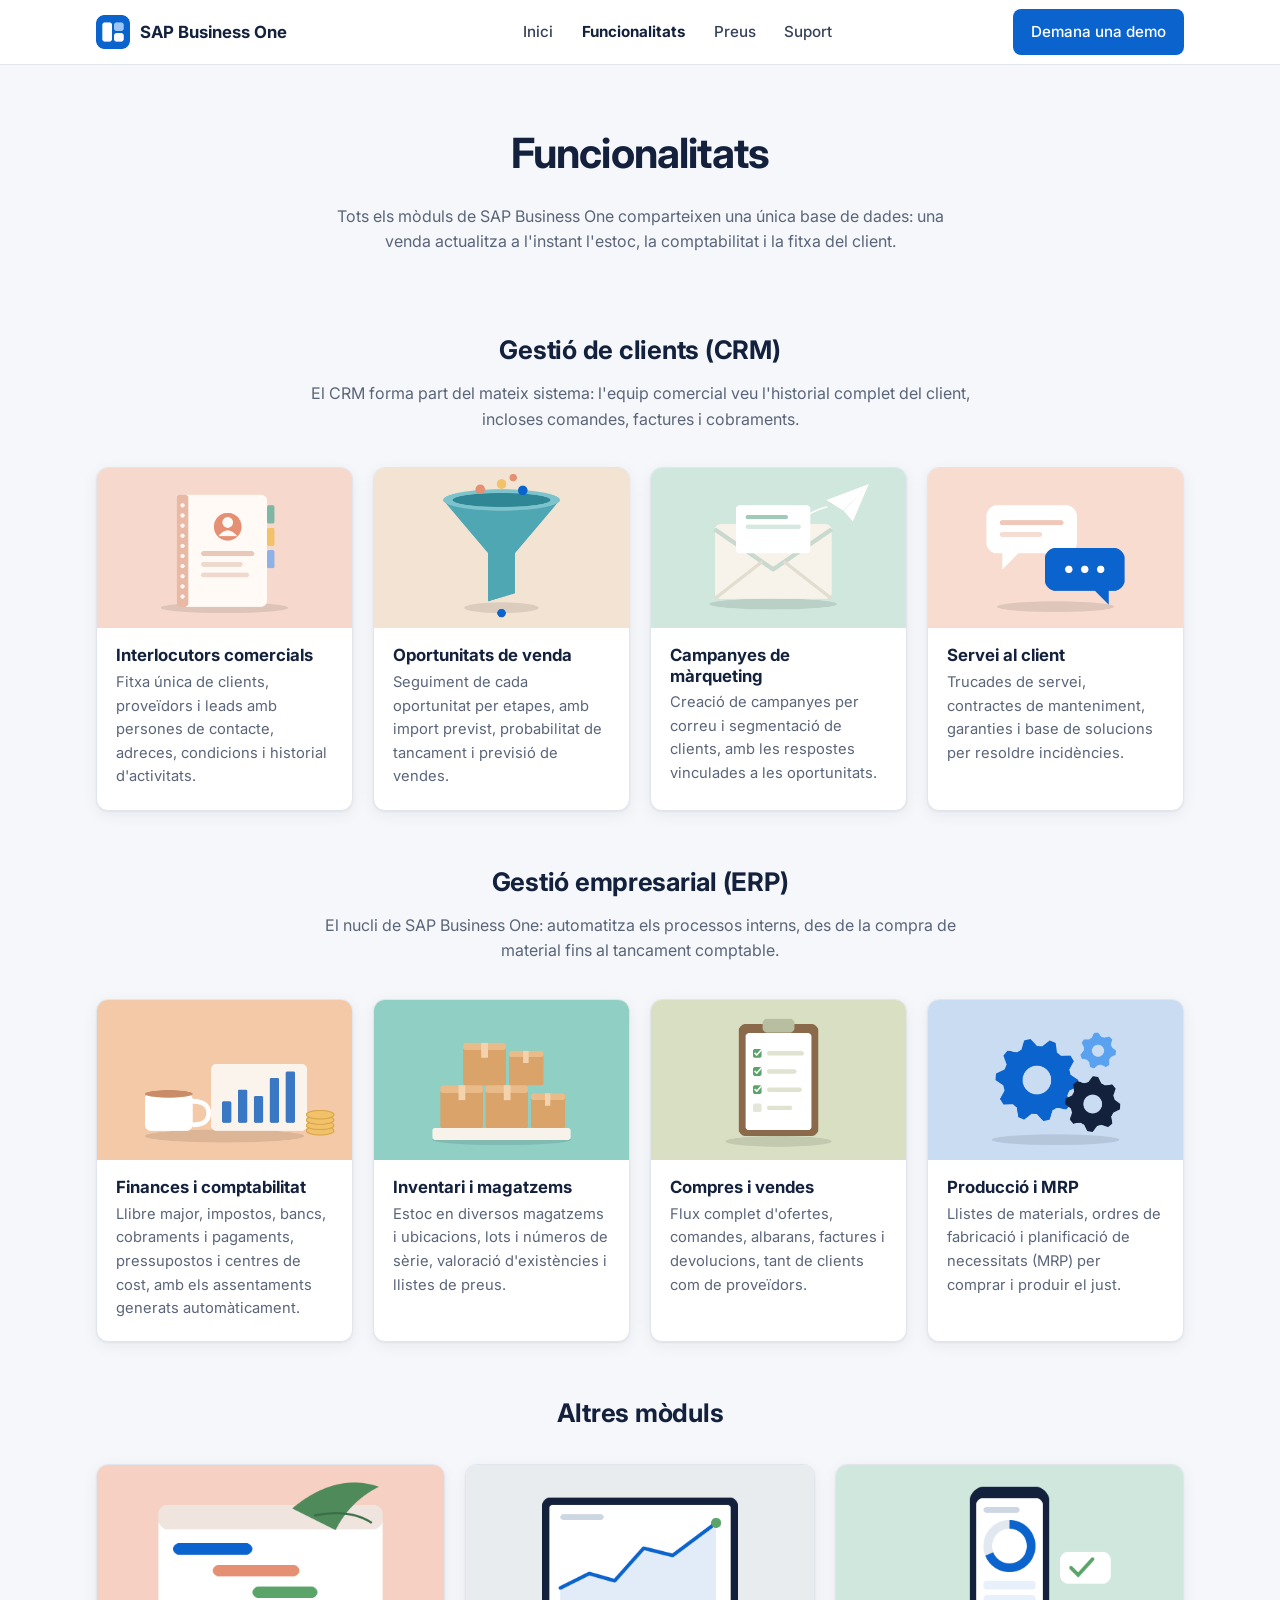
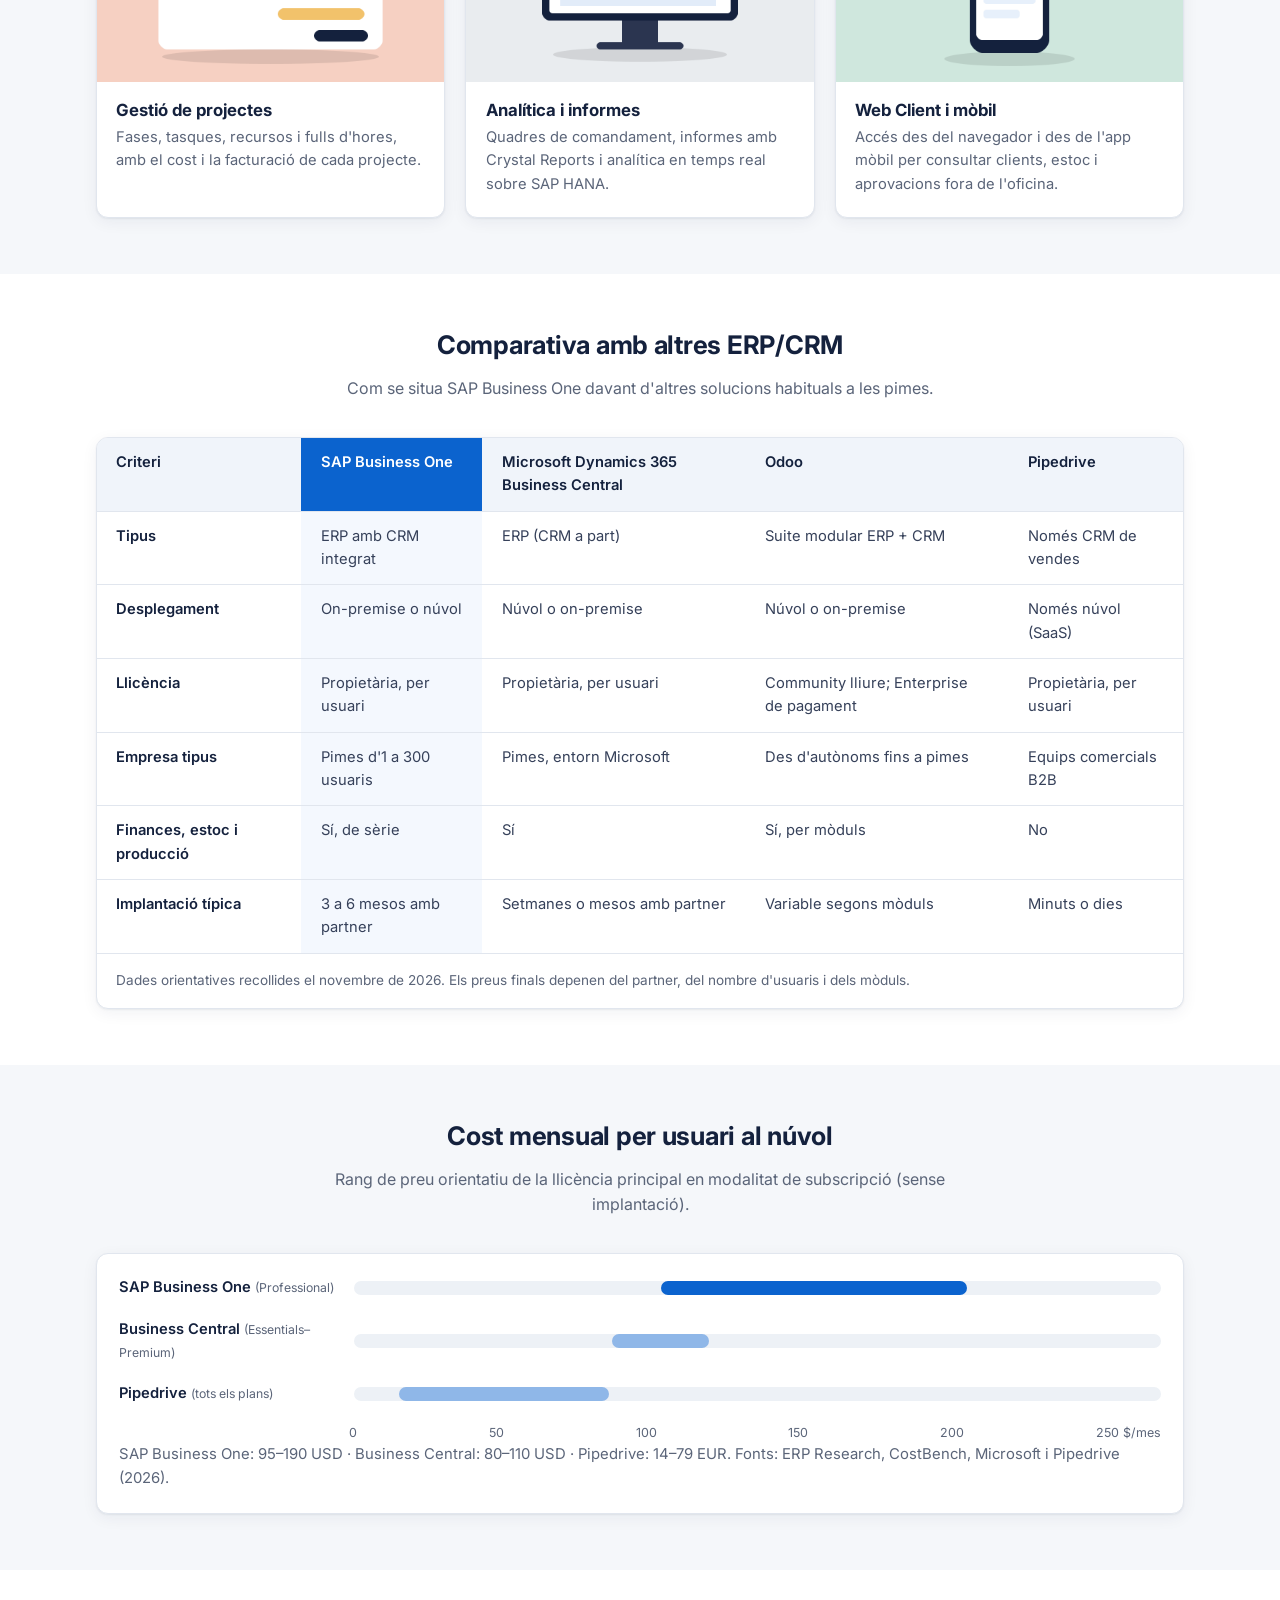
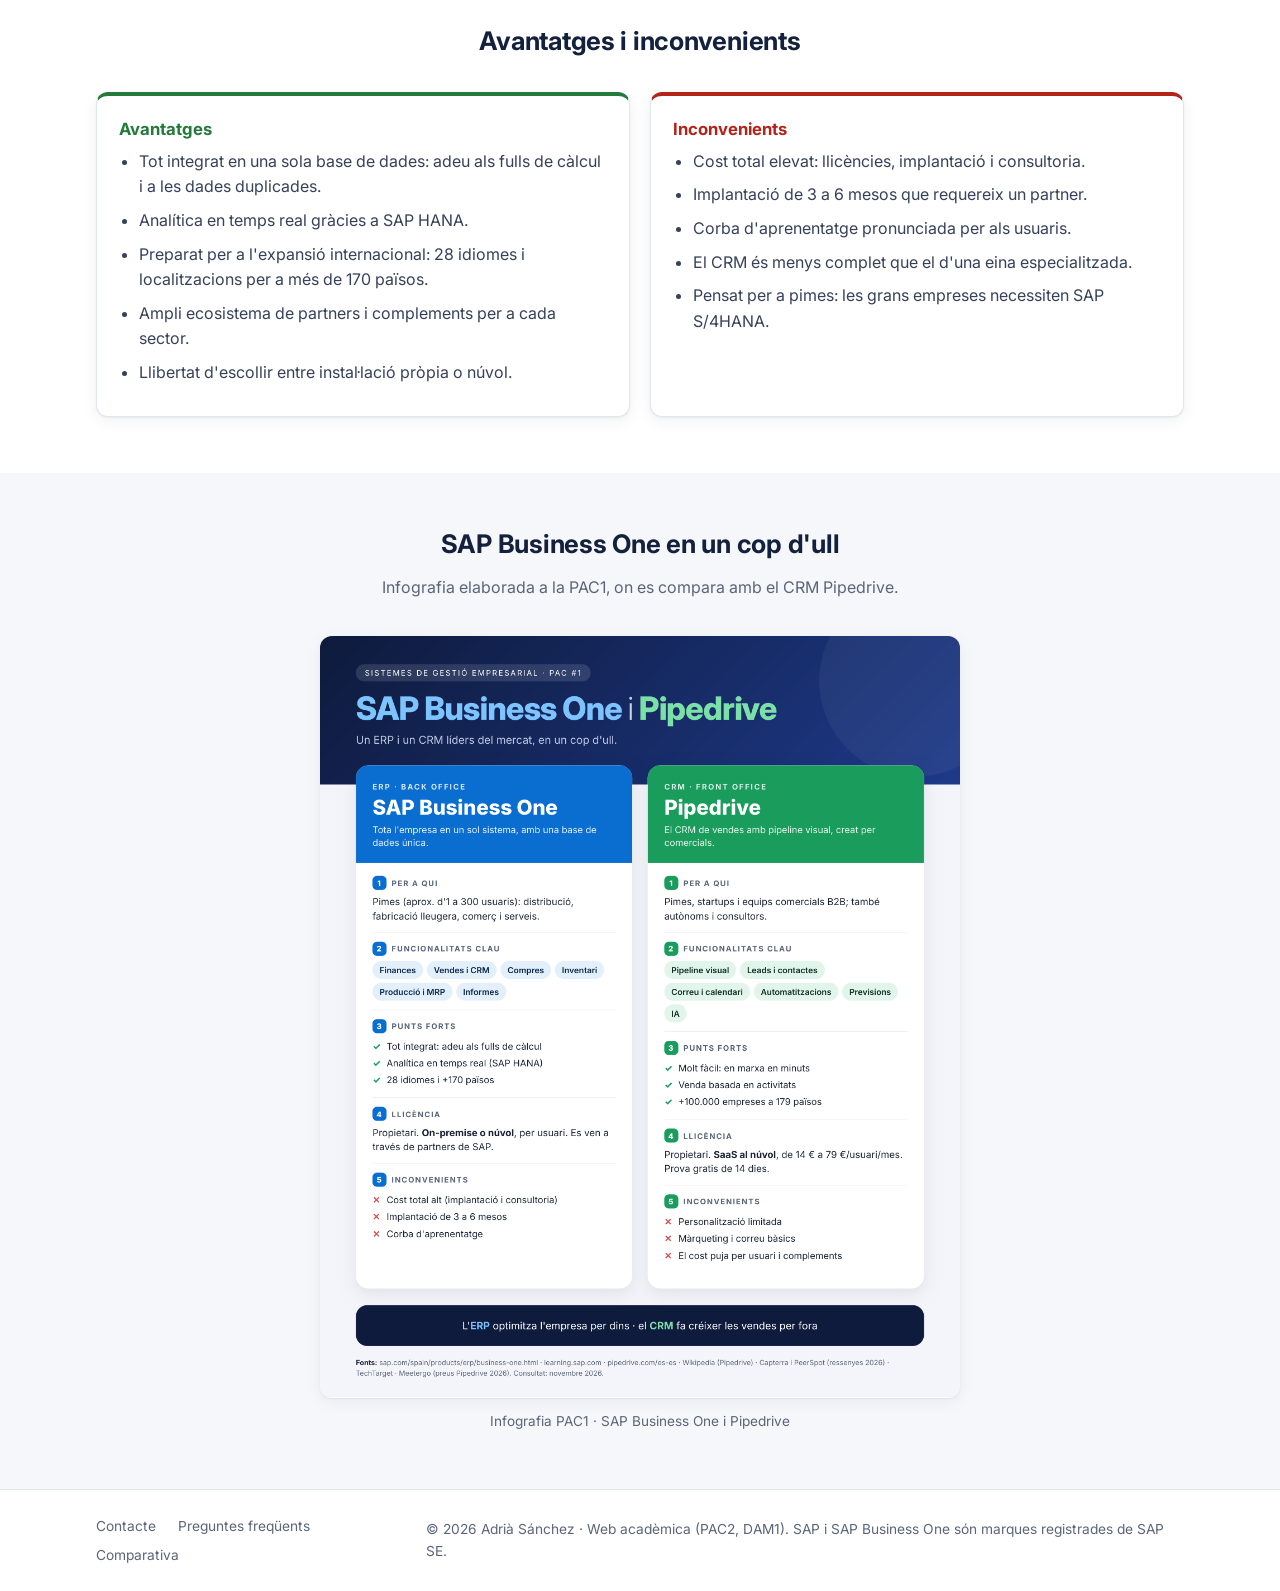
==== html/features.html @ 439f4604 "Versió inicial web SAP Business One (PAC2)" ====
<!DOCTYPE html>
<html lang="ca">
<head>
  <meta charset="UTF-8">
  <meta name="viewport" content="width=device-width, initial-scale=1">
  <title>Funcionalitats · SAP Business One</title>
  <meta name="description" content="Mòduls de SAP Business One (CRM, ERP i altres), comparativa amb altres ERP/CRM, avantatges i inconvenients.">
  <link rel="icon" href="../img/favicon.png" type="image/png">
  <link rel="preconnect" href="https://fonts.googleapis.com">
  <link rel="preconnect" href="https://fonts.gstatic.com" crossorigin>
  <link href="https://fonts.googleapis.com/css2?family=Inter:wght@400;500;600;700;800&amp;display=swap" rel="stylesheet">
  <link rel="stylesheet" href="../css/style.css">
</head>
<body>
  <a class="skip-link" href="#contingut">Salta al contingut</a>

  <!-- ===== Capçalera i menú de navegació ===== -->
  <header class="site-header">
    <div class="container header-inner">
      <a class="brand" href="../index.html">
        <img src="../img/logo.png" alt="" width="34" height="34">
        SAP Business One
      </a>
      <input type="checkbox" id="nav-toggle" class="nav-toggle">
      <label for="nav-toggle" class="nav-toggle-label" aria-label="Obre o tanca el menú">
        <span></span><span></span><span></span>
      </label>
      <nav class="main-nav" aria-label="Navegació principal">
        <ul>
          <li><a href="../index.html">Inici</a></li>
          <li><a href="features.html" aria-current="page">Funcionalitats</a></li>
          <li><a href="pricing.html">Preus</a></li>
          <li><a href="support.html">Suport</a></li>
        </ul>
        <a class="btn btn--primary" href="support.html#contacte">Demana una demo</a>
      </nav>
    </div>
  </header>

  <main id="contingut">
    <!-- ===== Introducció ===== -->
    <section class="page-head">
      <div class="container">
        <h1>Funcionalitats</h1>
        <p>Tots els mòduls de SAP Business One comparteixen una única base de dades: una venda actualitza a l'instant l'estoc, la comptabilitat i la fitxa del client.</p>
      </div>
    </section>

    <section class="section" aria-label="Mòduls de SAP Business One">
      <div class="container">

        <!-- ===== Mòduls CRM ===== -->
        <div class="module-group">
          <div class="section-head">
            <h2>Gestió de clients (CRM)</h2>
            <p>El CRM forma part del mateix sistema: l'equip comercial veu l'historial complet del client, incloses comandes, factures i cobraments.</p>
          </div>
          <div class="grid grid--4">
            <article class="feature-card">
              <img src="../img/feat-contactes.png" width="480" height="300" alt="Il·lustració d'una agenda de contactes oberta amb la fitxa d'un client.">
              <div class="feature-body">
                <h3>Interlocutors comercials</h3>
                <p>Fitxa única de clients, proveïdors i leads amb persones de contacte, adreces, condicions i historial d'activitats.</p>
              </div>
            </article>
            <article class="feature-card">
              <img src="../img/feat-pipeline.png" width="480" height="300" alt="Il·lustració d'un embut que representa el procés de vendes.">
              <div class="feature-body">
                <h3>Oportunitats de venda</h3>
                <p>Seguiment de cada oportunitat per etapes, amb import previst, probabilitat de tancament i previsió de vendes.</p>
              </div>
            </article>
            <article class="feature-card">
              <img src="../img/feat-campanyes.png" width="480" height="300" alt="Il·lustració d'un sobre de correu amb un avió de paper.">
              <div class="feature-body">
                <h3>Campanyes de màrqueting</h3>
                <p>Creació de campanyes per correu i segmentació de clients, amb les respostes vinculades a les oportunitats.</p>
              </div>
            </article>
            <article class="feature-card">
              <img src="../img/feat-servei.png" width="480" height="300" alt="Il·lustració de dues bombolles de conversa.">
              <div class="feature-body">
                <h3>Servei al client</h3>
                <p>Trucades de servei, contractes de manteniment, garanties i base de solucions per resoldre incidències.</p>
              </div>
            </article>
          </div>
        </div>

        <!-- ===== Mòduls ERP ===== -->
        <div class="module-group">
          <div class="section-head">
            <h2>Gestió empresarial (ERP)</h2>
            <p>El nucli de SAP Business One: automatitza els processos interns, des de la compra de material fins al tancament comptable.</p>
          </div>
          <div class="grid grid--4">
            <article class="feature-card">
              <img src="../img/feat-finances.png" width="480" height="300" alt="Il·lustració d'un gràfic de barres creixent al costat d'una tassa i unes monedes.">
              <div class="feature-body">
                <h3>Finances i comptabilitat</h3>
                <p>Llibre major, impostos, bancs, cobraments i pagaments, pressupostos i centres de cost, amb els assentaments generats automàticament.</p>
              </div>
            </article>
            <article class="feature-card">
              <img src="../img/feat-inventari.png" width="480" height="300" alt="Il·lustració de caixes de cartró apilades sobre un palet.">
              <div class="feature-body">
                <h3>Inventari i magatzems</h3>
                <p>Estoc en diversos magatzems i ubicacions, lots i números de sèrie, valoració d'existències i llistes de preus.</p>
              </div>
            </article>
            <article class="feature-card">
              <img src="../img/feat-comandes.png" width="480" height="300" alt="Il·lustració d'una carpeta amb una llista de comprovació.">
              <div class="feature-body">
                <h3>Compres i vendes</h3>
                <p>Flux complet d'ofertes, comandes, albarans, factures i devolucions, tant de clients com de proveïdors.</p>
              </div>
            </article>
            <article class="feature-card">
              <img src="../img/feat-produccio.png" width="480" height="300" alt="Il·lustració de tres engranatges encaixats.">
              <div class="feature-body">
                <h3>Producció i MRP</h3>
                <p>Llistes de materials, ordres de fabricació i planificació de necessitats (MRP) per comprar i produir el just.</p>
              </div>
            </article>
          </div>
        </div>

        <!-- ===== Altres mòduls ===== -->
        <div class="module-group">
          <div class="section-head">
            <h2>Altres mòduls</h2>
          </div>
          <div class="grid grid--3">
            <article class="feature-card">
              <img src="../img/feat-projectes.png" width="480" height="300" alt="Il·lustració d'un diagrama de Gantt amb barres de colors.">
              <div class="feature-body">
                <h3>Gestió de projectes</h3>
                <p>Fases, tasques, recursos i fulls d'hores, amb el cost i la facturació de cada projecte.</p>
              </div>
            </article>
            <article class="feature-card">
              <img src="../img/feat-analitica.png" width="480" height="300" alt="Il·lustració d'una pantalla amb un gràfic de línies ascendent.">
              <div class="feature-body">
                <h3>Analítica i informes</h3>
                <p>Quadres de comandament, informes amb Crystal Reports i analítica en temps real sobre SAP HANA.</p>
              </div>
            </article>
            <article class="feature-card">
              <img src="../img/feat-mobil.png" width="480" height="300" alt="Il·lustració d'un telèfon mòbil amb un tauler d'indicadors.">
              <div class="feature-body">
                <h3>Web Client i mòbil</h3>
                <p>Accés des del navegador i des de l'app mòbil per consultar clients, estoc i aprovacions fora de l'oficina.</p>
              </div>
            </article>
          </div>
        </div>
      </div>
    </section>

    <!-- ===== Taula comparativa ===== -->
    <section class="section section--white" id="comparativa" aria-labelledby="titol-comparativa">
      <div class="container">
        <div class="section-head">
          <h2 id="titol-comparativa">Comparativa amb altres ERP/CRM</h2>
          <p>Com se situa SAP Business One davant d'altres solucions habituals a les pimes.</p>
        </div>
        <div class="table-wrap">
          <table>
            <caption>Dades orientatives recollides el novembre de 2026. Els preus finals depenen del partner, del nombre d'usuaris i dels mòduls.</caption>
            <thead>
              <tr>
                <th scope="col">Criteri</th>
                <th scope="col" class="col-highlight">SAP Business One</th>
                <th scope="col">Microsoft Dynamics 365 Business Central</th>
                <th scope="col">Odoo</th>
                <th scope="col">Pipedrive</th>
              </tr>
            </thead>
            <tbody>
              <tr>
                <th scope="row">Tipus</th>
                <td class="col-highlight">ERP amb CRM integrat</td>
                <td>ERP (CRM a part)</td>
                <td>Suite modular ERP + CRM</td>
                <td>Només CRM de vendes</td>
              </tr>
              <tr>
                <th scope="row">Desplegament</th>
                <td class="col-highlight">On-premise o núvol</td>
                <td>Núvol o on-premise</td>
                <td>Núvol o on-premise</td>
                <td>Només núvol (SaaS)</td>
              </tr>
              <tr>
                <th scope="row">Llicència</th>
                <td class="col-highlight">Propietària, per usuari</td>
                <td>Propietària, per usuari</td>
                <td>Community lliure; Enterprise de pagament</td>
                <td>Propietària, per usuari</td>
              </tr>
              <tr>
                <th scope="row">Empresa tipus</th>
                <td class="col-highlight">Pimes d'1 a 300 usuaris</td>
                <td>Pimes, entorn Microsoft</td>
                <td>Des d'autònoms fins a pimes</td>
                <td>Equips comercials B2B</td>
              </tr>
              <tr>
                <th scope="row">Finances, estoc i producció</th>
                <td class="col-highlight">Sí, de sèrie</td>
                <td>Sí</td>
                <td>Sí, per mòduls</td>
                <td>No</td>
              </tr>
              <tr>
                <th scope="row">Implantació típica</th>
                <td class="col-highlight">3 a 6 mesos amb partner</td>
                <td>Setmanes o mesos amb partner</td>
                <td>Variable segons mòduls</td>
                <td>Minuts o dies</td>
              </tr>
            </tbody>
          </table>
        </div>
      </div>
    </section>

    <!-- ===== Gràfic de preus ===== -->
    <section class="section" aria-labelledby="titol-grafic">
      <div class="container">
        <div class="section-head">
          <h2 id="titol-grafic">Cost mensual per usuari al núvol</h2>
          <p>Rang de preu orientatiu de la llicència principal en modalitat de subscripció (sense implantació).</p>
        </div>
        <div class="card">
          <!-- Escala de 0 a 250: cada barra comença al preu mínim i acaba al màxim -->
          <div class="bar-chart" role="img" aria-label="Gràfic de rangs de preu per usuari i mes: SAP Business One de 95 a 190 dòlars, Business Central de 80 a 110 dòlars i Pipedrive de 14 a 79 euros.">
            <div class="bar-row">
              <span class="bar-label">SAP Business One <small>(Professional)</small></span>
              <div class="bar-track"><span class="bar-fill bar-fill--main bar-fill--sap"></span></div>
            </div>
            <div class="bar-row">
              <span class="bar-label">Business Central <small>(Essentials–Premium)</small></span>
              <div class="bar-track"><span class="bar-fill bar-fill--bc"></span></div>
            </div>
            <div class="bar-row">
              <span class="bar-label">Pipedrive <small>(tots els plans)</small></span>
              <div class="bar-track"><span class="bar-fill bar-fill--pd"></span></div>
            </div>
            <div class="bar-scale" aria-hidden="true"><span>0</span><span>50</span><span>100</span><span>150</span><span>200</span><span>250 $/mes</span></div>
          </div>
          <p class="note chart-note">SAP Business One: 95–190 USD · Business Central: 80–110 USD · Pipedrive: 14–79 EUR. Fonts: ERP Research, CostBench, Microsoft i Pipedrive (2026).</p>
        </div>
      </div>
    </section>

    <!-- ===== Avantatges i inconvenients ===== -->
    <section class="section section--white" aria-labelledby="titol-proscons">
      <div class="container">
        <div class="section-head">
          <h2 id="titol-proscons">Avantatges i inconvenients</h2>
        </div>
        <div class="pros-cons">
          <article class="card pros">
            <h3>Avantatges</h3>
            <ul>
              <li>Tot integrat en una sola base de dades: adeu als fulls de càlcul i a les dades duplicades.</li>
              <li>Analítica en temps real gràcies a SAP HANA.</li>
              <li>Preparat per a l'expansió internacional: 28 idiomes i localitzacions per a més de 170 països.</li>
              <li>Ampli ecosistema de partners i complements per a cada sector.</li>
              <li>Llibertat d'escollir entre instal·lació pròpia o núvol.</li>
            </ul>
          </article>
          <article class="card cons">
            <h3>Inconvenients</h3>
            <ul>
              <li>Cost total elevat: llicències, implantació i consultoria.</li>
              <li>Implantació de 3 a 6 mesos que requereix un partner.</li>
              <li>Corba d'aprenentatge pronunciada per als usuaris.</li>
              <li>El CRM és menys complet que el d'una eina especialitzada.</li>
              <li>Pensat per a pimes: les grans empreses necessiten SAP S/4HANA.</li>
            </ul>
          </article>
        </div>
      </div>
    </section>

    <!-- ===== Infografia de la PAC1 ===== -->
    <section class="section" aria-labelledby="titol-infografia">
      <div class="container">
        <div class="section-head">
          <h2 id="titol-infografia">SAP Business One en un cop d'ull</h2>
          <p>Infografia elaborada a la PAC1, on es compara amb el CRM Pipedrive.</p>
        </div>
        <figure class="infographic">
          <img src="../img/infografia-pac1.png" width="1146" height="1365" loading="lazy"
               alt="Infografia que compara SAP Business One (ERP) i Pipedrive (CRM) en cinc apartats: per a qui, funcionalitats clau, punts forts, llicència i inconvenients.">
          <figcaption class="note">Infografia PAC1 · SAP Business One i Pipedrive</figcaption>
        </figure>
      </div>
    </section>
  </main>

  <!-- ===== Peu de pàgina ===== -->
  <footer class="site-footer">
    <div class="container footer-inner">
      <ul class="footer-links">
        <li><a href="support.html#contacte">Contacte</a></li>
        <li><a href="pricing.html#faq">Preguntes freqüents</a></li>
        <li><a href="features.html#comparativa">Comparativa</a></li>
      </ul>
      <p class="footer-legal">© 2026 Adrià Sánchez · Web acadèmica (PAC2, DAM1). SAP i SAP Business One són marques registrades de SAP SE.</p>
    </div>
  </footer>
</body>
</html>
---- css/style.css ----
/* ==========================================================================
   SAP Business One · Web de presentació (PAC2 · 0491 Sistemes de Gestió Empresarial)
   Full d'estils únic i centralitzat per a totes les pàgines.

   Índex
   1. Variables (tokens de disseny)
   2. Base i reset
   3. Utilitats i contenidors
   4. Botons
   5. Capçalera i navegació (amb menú mòbil sense JavaScript)
   6. Hero (portada)
   7. Seccions i targetes
   8. Pàgina de funcionalitats (mòduls, taula, avantatges, gràfic)
   9. Pàgina de preus
   10. Pàgina de suport (formulari, contacte, mapa)
   11. Peu de pàgina
   12. Responsive (mobile-first: de menys a més amplada)
   ========================================================================== */

/* 1. Variables ------------------------------------------------------------ */
:root {
  --c-primary: #0b63ce;        /* blau principal (botons, enllaços) */
  --c-primary-dark: #084c9e;   /* hover dels botons */
  --c-primary-soft: #e7f0fb;   /* fons suaus i icones */
  --c-ink: #14213d;            /* títols */
  --c-text: #36415a;           /* text de cos */
  --c-muted: #5b6579;          /* text secundari (contrast AA sobre blanc) */
  --c-bg: #f5f7fa;             /* fons general */
  --c-surface: #ffffff;        /* targetes */
  --c-border: #e1e6ee;         /* vores */
  --c-ok: #237a3b;             /* avantatges */
  --c-ko: #b42318;             /* inconvenients */

  --radius: 12px;
  --radius-sm: 8px;
  --shadow: 0 1px 2px rgba(20, 33, 61, 0.06), 0 4px 16px rgba(20, 33, 61, 0.06);
  --container: 1120px;
  --font: "Inter", system-ui, -apple-system, "Segoe UI", Roboto, Arial, sans-serif;
}

/* 2. Base i reset ----------------------------------------------------------- */
*,
*::before,
*::after {
  box-sizing: border-box;
}

html {
  scroll-behavior: smooth;
}

body {
  margin: 0;
  font-family: var(--font);
  font-size: 1rem;
  line-height: 1.6;
  color: var(--c-text);
  background: var(--c-bg);
}

img {
  max-width: 100%;
  height: auto;
  display: block;
}

h1,
h2,
h3 {
  color: var(--c-ink);
  line-height: 1.2;
  margin: 0 0 0.6em;
}

h1 { font-size: 2.1rem; letter-spacing: -0.02em; }
h2 { font-size: 1.6rem; letter-spacing: -0.01em; }
h3 { font-size: 1.05rem; }

p { margin: 0 0 1em; }

a { color: var(--c-primary); }
a:hover { color: var(--c-primary-dark); }

/* Focus visible per a la navegació amb teclat */
a:focus-visible,
button:focus-visible,
input:focus-visible,
select:focus-visible,
textarea:focus-visible,
summary:focus-visible,
.nav-toggle-label:focus-visible {
  outline: 3px solid #f2a900;
  outline-offset: 2px;
}

/* Enllaç per saltar directament al contingut (accessibilitat) */
.skip-link {
  position: absolute;
  left: -9999px;
  top: 0;
  background: var(--c-ink);
  color: #fff;
  padding: 0.6rem 1rem;
  z-index: 100;
}
.skip-link:focus { left: 1rem; color: #fff; }

/* 3. Utilitats i contenidors ------------------------------------------------ */
.container {
  width: 100%;
  max-width: var(--container);
  margin: 0 auto;
  padding: 0 1rem;
}

.section { padding: 3.5rem 0; }
.section--white { background: var(--c-surface); }

.section-head {
  text-align: center;
  max-width: 680px;
  margin: 0 auto 2.2rem;
}
.section-head p { color: var(--c-muted); }

.eyebrow {
  display: inline-block;
  font-size: 0.78rem;
  font-weight: 600;
  letter-spacing: 0.08em;
  text-transform: uppercase;
  color: var(--c-primary);
  margin-bottom: 0.5rem;
}

.note {
  font-size: 0.85rem;
  color: var(--c-muted);
}

.visually-hidden {
  position: absolute;
  width: 1px;
  height: 1px;
  overflow: hidden;
  clip: rect(0 0 0 0);
  white-space: nowrap;
}

/* 4. Botons ------------------------------------------------------------------ */
.btn {
  display: inline-block;
  padding: 0.7rem 1.3rem;
  border-radius: var(--radius-sm);
  border: 2px solid transparent;
  font: inherit;
  font-weight: 600;
  font-size: 0.95rem;
  text-align: center;
  text-decoration: none;
  cursor: pointer;
  transition: background-color 0.15s ease, color 0.15s ease;
}
.btn--primary { background: var(--c-primary); color: #fff; }
.btn--primary:hover { background: var(--c-primary-dark); color: #fff; }
.btn--soft { background: var(--c-primary-soft); color: var(--c-primary-dark); }
.btn--soft:hover { background: #d3e4f8; color: var(--c-primary-dark); }
.btn--ghost { border-color: var(--c-primary); color: var(--c-primary); background: transparent; }
.btn--ghost:hover { background: var(--c-primary-soft); }
.btn--block { display: block; width: 100%; }

/* 5. Capçalera i navegació -------------------------------------------------- */
.site-header {
  position: sticky;
  top: 0;
  z-index: 50;
  background: var(--c-surface);   /* fons sòlid: evita "fantasmes" en fer scroll */
  border-bottom: 1px solid var(--c-border);
}

.header-inner {
  display: flex;
  align-items: center;
  justify-content: space-between;
  flex-wrap: wrap;
  min-height: 64px;
  gap: 0 1rem;
}

.brand {
  display: flex;
  align-items: center;
  gap: 0.6rem;
  font-weight: 700;
  font-size: 1.05rem;
  color: var(--c-ink);
  text-decoration: none;
}
.brand img { width: 34px; height: 34px; border-radius: 8px; }
.brand:hover { color: var(--c-ink); }

/* El checkbox controla el menú en mòbil; no es mostra mai */
.nav-toggle { position: absolute; opacity: 0; pointer-events: none; }

.nav-toggle-label {
  display: inline-flex;
  flex-direction: column;
  justify-content: center;
  gap: 5px;
  width: 44px;
  height: 44px;
  padding: 10px;
  cursor: pointer;
  border-radius: var(--radius-sm);
}
.nav-toggle-label span {
  display: block;
  height: 2px;
  background: var(--c-ink);
  border-radius: 2px;
}
.nav-toggle:focus-visible + .nav-toggle-label { outline: 3px solid #f2a900; }

.main-nav {
  display: none;               /* amagat en mòbil fins que s'obre */
  width: 100%;
  padding: 0.5rem 0 1rem;
}
.nav-toggle:checked ~ .main-nav { display: block; }

.main-nav ul {
  list-style: none;
  margin: 0;
  padding: 0;
}
.main-nav a {
  display: block;
  padding: 0.65rem 0.25rem;
  color: var(--c-text);
  text-decoration: none;
  font-weight: 500;
  font-size: 0.95rem;
}
.main-nav a:hover { color: var(--c-primary); }
.main-nav a[aria-current="page"] { color: var(--c-ink); font-weight: 700; }
.main-nav .btn { margin-top: 0.5rem; color: #fff; padding: 0.55rem 1rem; }

/* 6. Hero ------------------------------------------------------------------- */
.hero {
  background: #dfeaf7;
  padding: 3rem 0;
}
.hero-inner {
  display: grid;
  gap: 2rem;
  align-items: center;
}
.hero h1 { font-size: 2.3rem; }
.hero h1 span { color: var(--c-primary); }
.hero p { font-size: 1.08rem; max-width: 34rem; }
.hero-actions { display: flex; flex-wrap: wrap; gap: 0.75rem; margin-top: 1.5rem; }
.hero-figure img {
  border-radius: var(--radius);
  box-shadow: var(--shadow);
}

/* Capçalera simple de les pàgines interiors */
.page-head {
  text-align: center;
  padding: 3rem 0 1rem;
}
.page-head h1 { font-size: 2.2rem; }
.page-head p { color: var(--c-muted); max-width: 640px; margin: 0 auto; }

/* 7. Seccions i targetes ---------------------------------------------------- */
.grid {
  display: grid;
  gap: 1.25rem;
}

.card {
  background: var(--c-surface);
  border: 1px solid var(--c-border);
  border-radius: var(--radius);
  padding: 1.4rem;
  box-shadow: var(--shadow);
}
.card p { color: var(--c-muted); font-size: 0.93rem; margin: 0; }

.icon-tile {
  display: inline-flex;
  align-items: center;
  justify-content: center;
  width: 42px;
  height: 42px;
  border-radius: 10px;
  background: var(--c-primary-soft);
  color: var(--c-primary);
  margin-bottom: 0.9rem;
}
.icon-tile svg { width: 22px; height: 22px; }

/* Xifres clau de la portada */
.stats {
  display: grid;
  grid-template-columns: repeat(2, 1fr);
  gap: 1rem;
  text-align: center;
}
.stat {
  background: var(--c-surface);
  border: 1px solid var(--c-border);
  border-radius: var(--radius);
  padding: 1.2rem 0.75rem;
}
.stat strong {
  display: block;
  font-size: 1.7rem;
  color: var(--c-primary);
  line-height: 1.1;
}
.stat span { font-size: 0.88rem; color: var(--c-muted); }

/* Llista amb marques de verificació */
.check-list {
  list-style: none;
  margin: 0;
  padding: 0;
}
.check-list li {
  position: relative;
  padding-left: 1.7rem;
  margin-bottom: 0.6rem;
}
.check-list li::before {
  content: "";
  position: absolute;
  left: 0;
  top: 0.35em;
  width: 1rem;
  height: 0.55rem;
  border-left: 2px solid var(--c-primary);
  border-bottom: 2px solid var(--c-primary);
  transform: rotate(-45deg);
}

/* Bloc de dues columnes text + llista */
.split {
  display: grid;
  gap: 2rem;
  align-items: center;
}

/* Franja de crida a l'acció */
.cta-band {
  background: var(--c-ink);
  color: #dbe3f0;
  border-radius: var(--radius);
  padding: 2rem 1.5rem;
  text-align: center;
}
.cta-band h2 { color: #fff; }
.cta-band p { max-width: 560px; margin: 0 auto 1.4rem; }

/* 8. Funcionalitats ----------------------------------------------------------- */
.module-group { margin-bottom: 3.5rem; }
.module-group:last-child { margin-bottom: 0; }

.feature-card {
  background: var(--c-surface);
  border: 1px solid var(--c-border);
  border-radius: var(--radius);
  overflow: hidden;
  box-shadow: var(--shadow);
  display: flex;
  flex-direction: column;
}
.feature-card img {
  width: 100%;
  aspect-ratio: 8 / 5;
  object-fit: cover;
}
.feature-card .feature-body { padding: 1.1rem 1.2rem 1.3rem; }
.feature-card h3 { margin-bottom: 0.35rem; }
.feature-card p { color: var(--c-muted); font-size: 0.92rem; margin: 0; }

/* Taules (comparativa i models de contractació) */
.table-wrap {
  overflow-x: auto;
  background: var(--c-surface);
  border: 1px solid var(--c-border);
  border-radius: var(--radius);
  box-shadow: var(--shadow);
}
table {
  width: 100%;
  min-width: 680px;
  border-collapse: collapse;
  font-size: 0.92rem;
}
caption {
  text-align: left;
  padding: 1rem 1.2rem 0;
  font-size: 0.85rem;
  color: var(--c-muted);
  caption-side: bottom;
  padding-bottom: 1rem;
}
th,
td {
  padding: 0.8rem 1.2rem;
  text-align: left;
  border-bottom: 1px solid var(--c-border);
  vertical-align: top;
}
thead th {
  background: #f0f4fa;
  color: var(--c-ink);
  font-weight: 600;
}
tbody th { color: var(--c-ink); font-weight: 600; }
.col-highlight { background: #f4f8fe; }
thead .col-highlight { background: var(--c-primary); color: #fff; }

/* Avantatges i inconvenients */
.pros-cons { display: grid; gap: 1.25rem; }
.pros-cons h3 { display: flex; align-items: center; gap: 0.5rem; }
.pros-cons ul { margin: 0; padding-left: 1.2rem; }
.pros-cons li { margin-bottom: 0.5rem; }
.pros h3 { color: var(--c-ok); }
.cons h3 { color: var(--c-ko); }
.pros { border-top: 4px solid var(--c-ok); }
.cons { border-top: 4px solid var(--c-ko); }

/* Gràfic de barres fet amb CSS (rang de preus) */
.bar-chart { margin: 0; }
.bar-row {
  display: grid;
  grid-template-columns: 1fr;
  gap: 0.3rem;
  margin-bottom: 1.1rem;
}
.bar-label { font-weight: 600; color: var(--c-ink); font-size: 0.92rem; }
.bar-label small { font-weight: 400; color: var(--c-muted); }
.bar-track {
  position: relative;
  height: 14px;
  background: #edf1f6;
  border-radius: 7px;
}
.bar-fill {
  position: absolute;
  top: 0;
  height: 100%;
  border-radius: 7px;
  background: #8fb7e8;
}
.bar-fill--main { background: var(--c-primary); }
/* Posició de cada barra sobre una escala de 0 a 250 (inici = preu mínim, amplada = rang) */
.bar-fill--sap { left: 38%; width: 38%; }   /* 95–190 USD */
.bar-fill--bc  { left: 32%; width: 12%; }   /* 80–110 USD */
.bar-fill--pd  { left: 5.6%; width: 26%; }  /* 14–79 EUR */
.chart-note { margin: 1rem 0 0; }
.bar-scale {
  display: flex;
  justify-content: space-between;
  font-size: 0.78rem;
  color: var(--c-muted);
  margin-top: 0.4rem;
}

/* Infografia de la PAC1 */
.infographic {
  margin: 0;
  max-width: 640px;
  margin-inline: auto;
}
.infographic img {
  border-radius: var(--radius);
  box-shadow: var(--shadow);
}
.infographic figcaption { text-align: center; margin-top: 0.8rem; }

/* 9. Preus ----------------------------------------------------------------- */
.plans {
  display: grid;
  gap: 1.25rem;
  align-items: stretch;
}
.plan {
  position: relative;
  display: flex;
  flex-direction: column;
  background: var(--c-surface);
  border: 1px solid var(--c-border);
  border-radius: var(--radius);
  padding: 1.6rem 1.4rem;
  box-shadow: var(--shadow);
}
.plan--featured {
  border: 2px solid var(--c-primary);
}
.plan-badge {
  position: absolute;
  top: -0.8rem;
  left: 1.4rem;
  background: var(--c-primary);
  color: #fff;
  font-size: 0.75rem;
  font-weight: 600;
  padding: 0.2rem 0.7rem;
  border-radius: 999px;
}
.plan-model {
  font-size: 0.8rem;
  font-weight: 600;
  text-transform: uppercase;
  letter-spacing: 0.06em;
  color: var(--c-muted);
  margin: 0 0 0.3rem;
}
.plan h2 { font-size: 1.2rem; margin-bottom: 0.8rem; }
.plan--featured h2 { color: var(--c-primary); }
.price {
  font-size: clamp(1.5rem, 2.4vw, 1.9rem);   /* s'adapta perquè el rang no es parteixi */
  white-space: nowrap;
  font-weight: 800;
  color: var(--c-ink);
  line-height: 1.1;
  margin: 0;
}
.price-unit { color: var(--c-muted); font-size: 0.88rem; margin: 0.3rem 0 1.2rem; }
.plan .check-list { flex-grow: 1; margin-bottom: 1.4rem; font-size: 0.93rem; }

/* Preguntes freqüents */
.faq { max-width: 760px; margin: 0 auto; }
.faq details {
  background: var(--c-surface);
  border: 1px solid var(--c-border);
  border-radius: var(--radius-sm);
  padding: 0 1.2rem;
  margin-bottom: 0.75rem;
}
.faq summary {
  cursor: pointer;
  font-weight: 600;
  color: var(--c-ink);
  padding: 1rem 0;
}
.faq details p { color: var(--c-muted); }

/* 10. Suport ---------------------------------------------------------------- */
.support-grid { display: grid; gap: 2rem; }

.form-field { margin-bottom: 1.1rem; }
.form-field label {
  display: block;
  font-weight: 600;
  font-size: 0.9rem;
  color: var(--c-ink);
  margin-bottom: 0.35rem;
}
.form-field input,
.form-field select,
.form-field textarea {
  width: 100%;
  padding: 0.7rem 0.85rem;
  font: inherit;
  font-size: 0.95rem;
  color: var(--c-ink);
  background: var(--c-surface);
  border: 1px solid #c6cfdc;
  border-radius: var(--radius-sm);
}
.form-field textarea { min-height: 140px; resize: vertical; }
.form-field input::placeholder,
.form-field textarea::placeholder { color: #6d7789; }

.form-check {
  display: flex;
  gap: 0.6rem;
  align-items: flex-start;
  font-size: 0.88rem;
  margin-bottom: 1.3rem;
}
.form-check input { margin-top: 0.3rem; width: 18px; height: 18px; flex-shrink: 0; }

.form-status {
  margin-top: 1rem;
  padding: 0.9rem 1rem;
  border-radius: var(--radius-sm);
  background: #e6f4ea;
  color: #1d5e2e;
  font-weight: 500;
}
.form-status[hidden] { display: none; }

.contact-list {
  list-style: none;
  margin: 0;
  padding: 0;
}
.contact-list li {
  display: flex;
  gap: 0.9rem;
  padding: 0.8rem 0;
  border-bottom: 1px solid var(--c-border);
}
.contact-list li:last-child { border-bottom: 0; padding-bottom: 0; }
.contact-list .icon-tile { margin: 0; flex-shrink: 0; width: 38px; height: 38px; }
.contact-list strong { display: block; color: var(--c-ink); font-size: 0.9rem; }
.contact-list span,
.contact-list a { font-size: 0.93rem; }
.contact-list span { color: var(--c-muted); }

.map {
  margin-top: 1.25rem;
  border-radius: var(--radius);
  overflow: hidden;
  border: 1px solid var(--c-border);
  box-shadow: var(--shadow);
}
.map iframe {
  display: block;
  width: 100%;
  height: 320px;
  border: 0;
}
.map figcaption { background: var(--c-surface); padding: 0.6rem 1rem; }

.steps { counter-reset: pas; list-style: none; padding: 0; margin: 0; }
.steps li {
  counter-increment: pas;
  position: relative;
  padding-left: 2.6rem;
  margin-bottom: 1.1rem;
}
.steps li::before {
  content: counter(pas);
  position: absolute;
  left: 0;
  top: 0;
  width: 1.8rem;
  height: 1.8rem;
  border-radius: 50%;
  background: var(--c-primary);
  color: #fff;
  font-weight: 700;
  font-size: 0.9rem;
  display: flex;
  align-items: center;
  justify-content: center;
}
.steps strong { color: var(--c-ink); }

/* 11. Peu de pàgina --------------------------------------------------------- */
.site-footer {
  background: var(--c-surface);
  border-top: 1px solid var(--c-border);
  padding: 1.6rem 0;
  font-size: 0.86rem;
  color: var(--c-muted);
}
.footer-inner {
  display: flex;
  flex-direction: column;
  gap: 0.8rem;
}
.footer-links {
  list-style: none;
  display: flex;
  flex-wrap: wrap;
  gap: 0.4rem 1.4rem;
  margin: 0;
  padding: 0;
}
.footer-links a { color: var(--c-muted); text-decoration: none; }
.footer-links a:hover { color: var(--c-primary); text-decoration: underline; }
.footer-legal { margin: 0; }

/* 12. Responsive ------------------------------------------------------------ */

/* Mòbils grans / tauletes petites */
@media (min-width: 560px) {
  .grid--2,
  .grid--3,
  .grid--4 { grid-template-columns: repeat(2, 1fr); }
  .stats { grid-template-columns: repeat(4, 1fr); }
  .pros-cons { grid-template-columns: repeat(2, 1fr); }
  .bar-row { grid-template-columns: 230px 1fr; align-items: center; }
  .bar-scale { margin-left: 230px; }
}

/* Tauletes */
@media (min-width: 880px) {
  h1 { font-size: 2.6rem; }
  .hero { padding: 4.5rem 0; }
  .hero h1 { font-size: 3rem; }
  .hero-inner { grid-template-columns: 1.05fr 1fr; gap: 3rem; }
  .page-head { padding: 4rem 0 1.5rem; }
  .page-head h1 { font-size: 2.6rem; }
  .grid--3 { grid-template-columns: repeat(3, 1fr); }
  .grid--4 { grid-template-columns: repeat(4, 1fr); }
  .plans { grid-template-columns: repeat(3, 1fr); }
  .split { grid-template-columns: 1fr 1fr; gap: 3rem; }
  .support-grid { grid-template-columns: 1.2fr 1fr; gap: 3rem; }
  .cta-band { padding: 3rem; }
  .footer-inner { flex-direction: row; justify-content: space-between; align-items: center; }

  /* Menú d'escriptori: sempre visible, en línia */
  .nav-toggle-label { display: none; }
  .main-nav {
    display: flex !important;
    width: auto;
    padding: 0;
    flex: 1;
    justify-content: space-between;
    align-items: center;
    margin-left: 2.5rem;
  }
  .main-nav ul { display: flex; gap: 1.8rem; margin: 0 auto; }
  .main-nav a { padding: 0.4rem 0; }
  .main-nav .btn { margin-top: 0; }
}
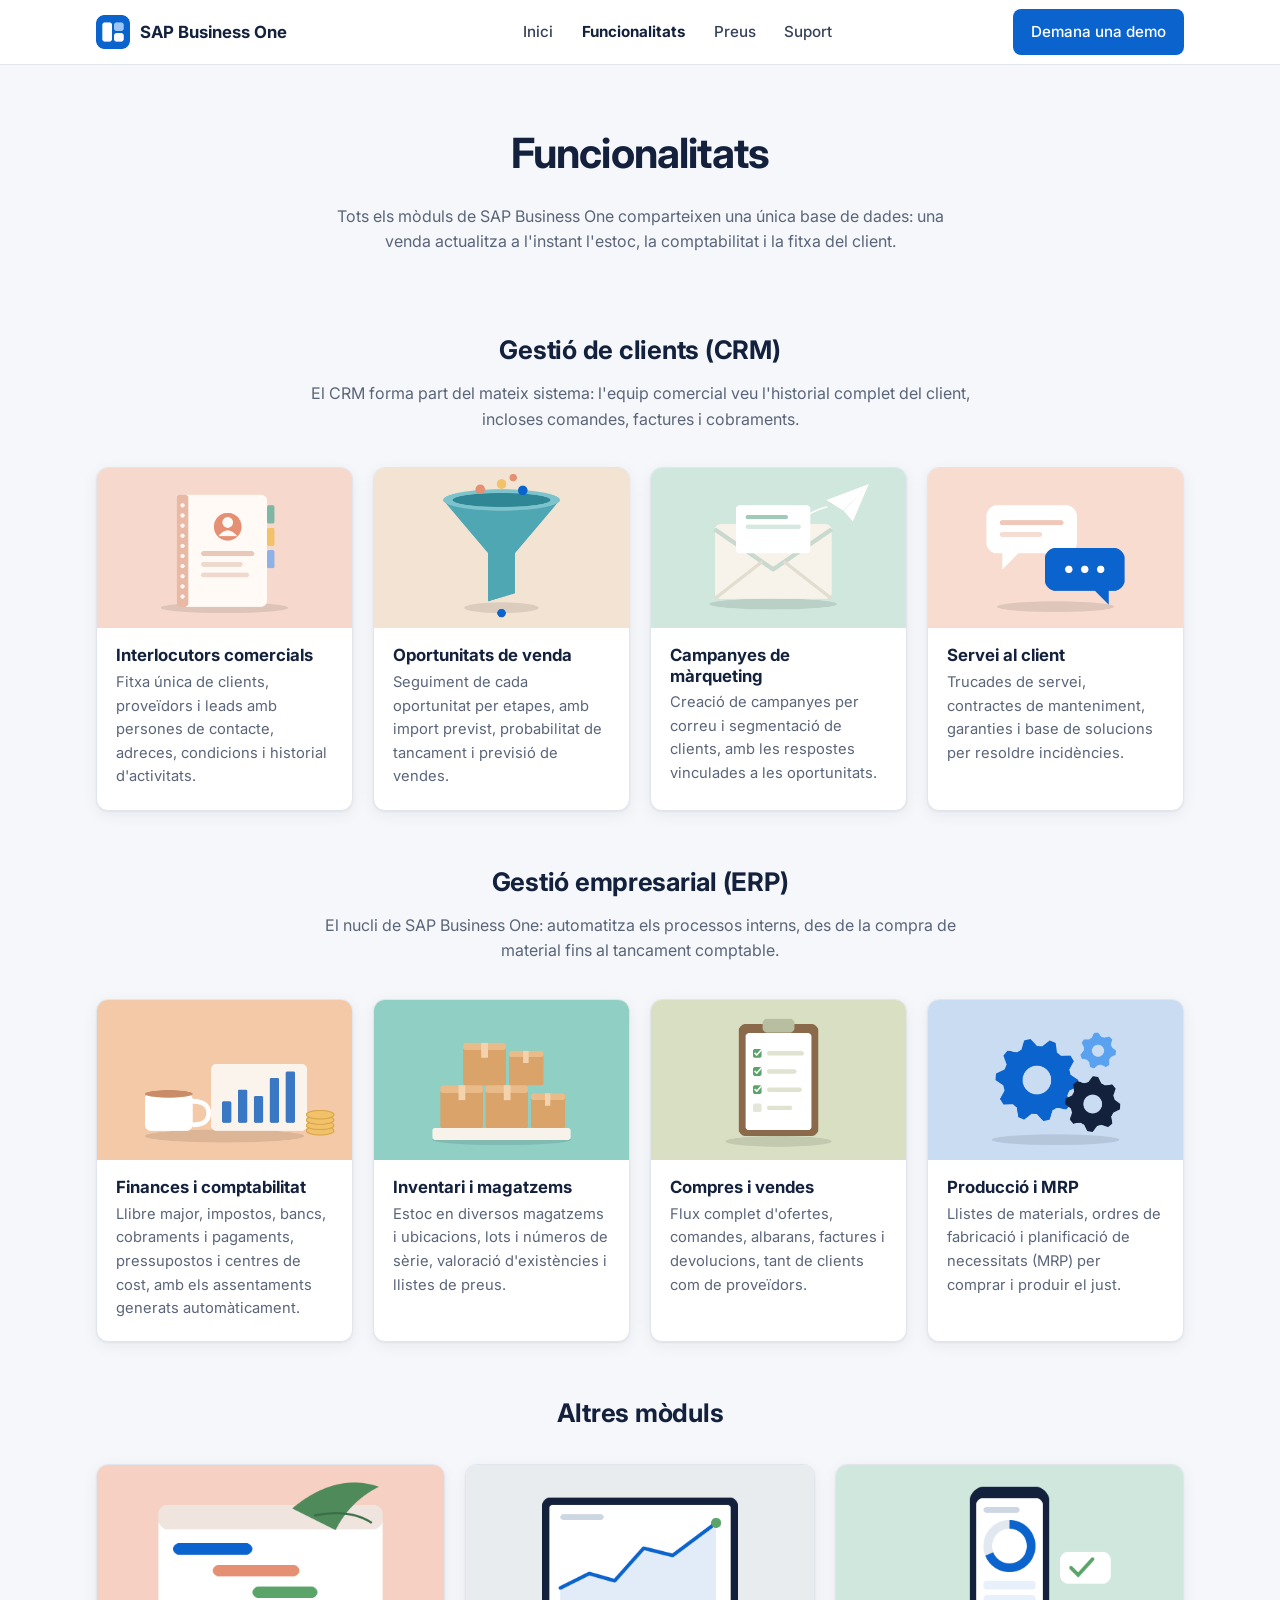
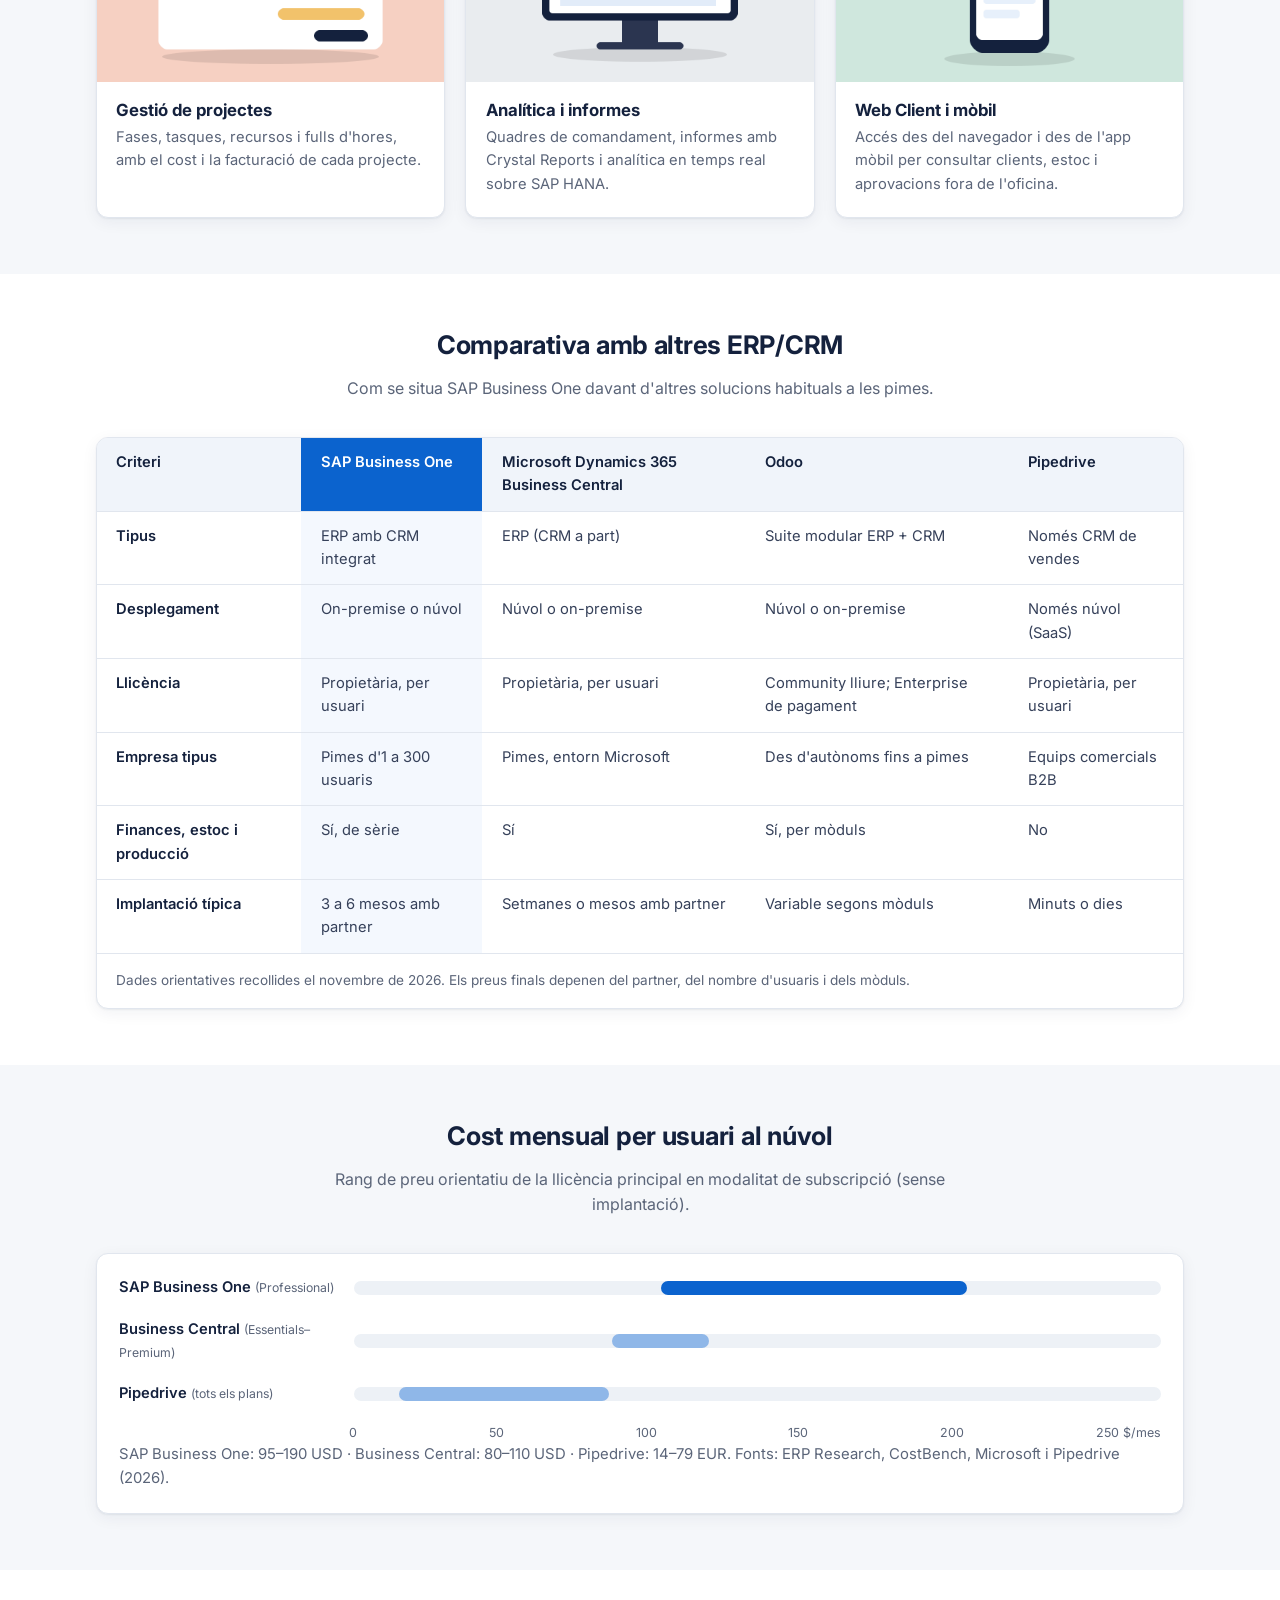
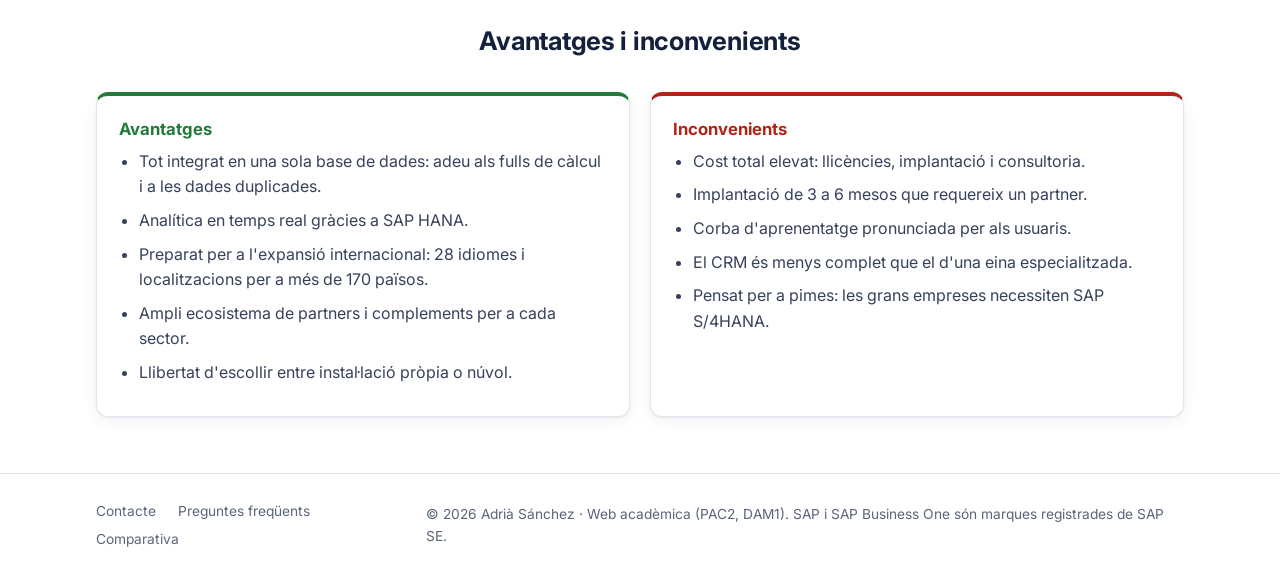
==== commit b64f87f0: "Treu la infografia de la pàgina de funcionalitats" ====
--- a/html/features.html
+++ b/html/features.html
@@ -285,20 +285,6 @@
       </div>
     </section>
 
-    <!-- ===== Infografia de la PAC1 ===== -->
-    <section class="section" aria-labelledby="titol-infografia">
-      <div class="container">
-        <div class="section-head">
-          <h2 id="titol-infografia">SAP Business One en un cop d'ull</h2>
-          <p>Infografia elaborada a la PAC1, on es compara amb el CRM Pipedrive.</p>
-        </div>
-        <figure class="infographic">
-          <img src="../img/infografia-pac1.png" width="1146" height="1365" loading="lazy"
-               alt="Infografia que compara SAP Business One (ERP) i Pipedrive (CRM) en cinc apartats: per a qui, funcionalitats clau, punts forts, llicència i inconvenients.">
-          <figcaption class="note">Infografia PAC1 · SAP Business One i Pipedrive</figcaption>
-        </figure>
-      </div>
-    </section>
   </main>
 
   <!-- ===== Peu de pàgina ===== -->
--- a/css/style.css
+++ b/css/style.css
@@ -468,18 +468,6 @@
   color: var(--c-muted);
   margin-top: 0.4rem;
 }
-
-/* Infografia de la PAC1 */
-.infographic {
-  margin: 0;
-  max-width: 640px;
-  margin-inline: auto;
-}
-.infographic img {
-  border-radius: var(--radius);
-  box-shadow: var(--shadow);
-}
-.infographic figcaption { text-align: center; margin-top: 0.8rem; }
 
 /* 9. Preus ----------------------------------------------------------------- */
 .plans {
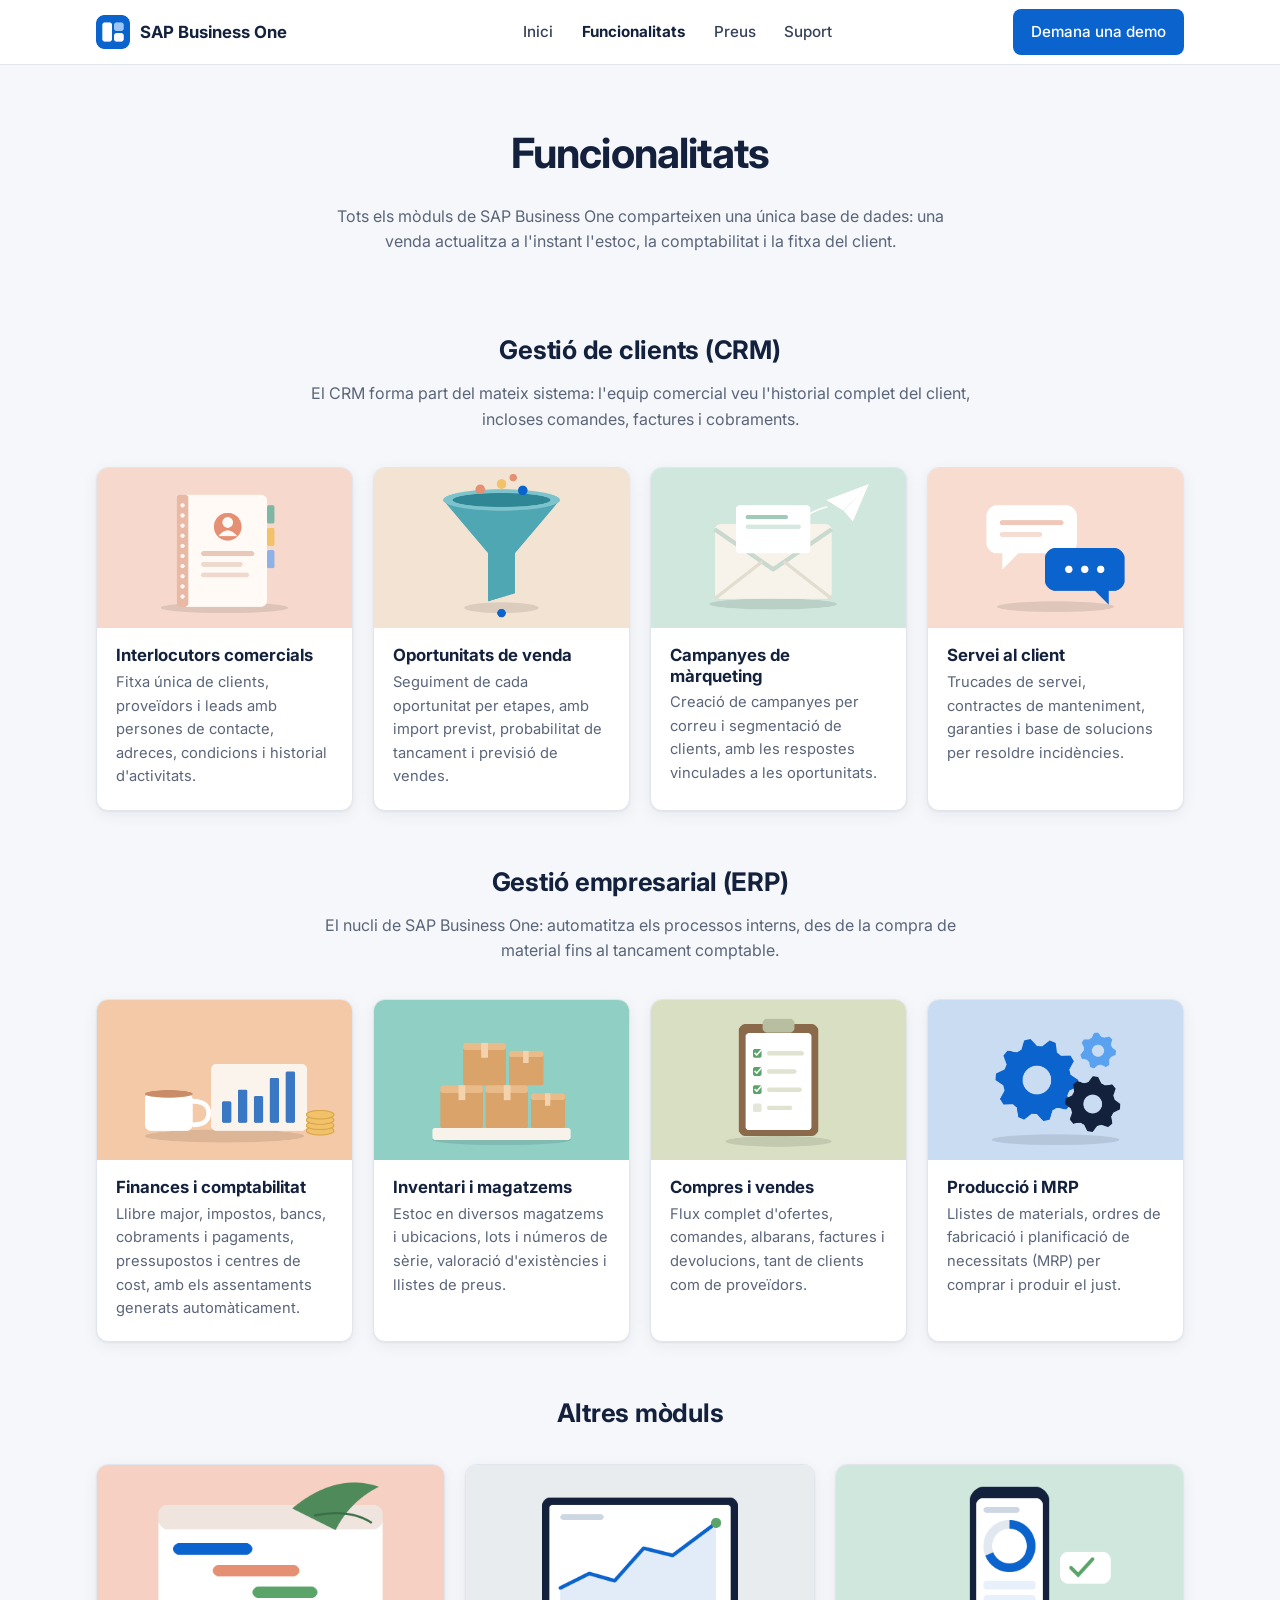
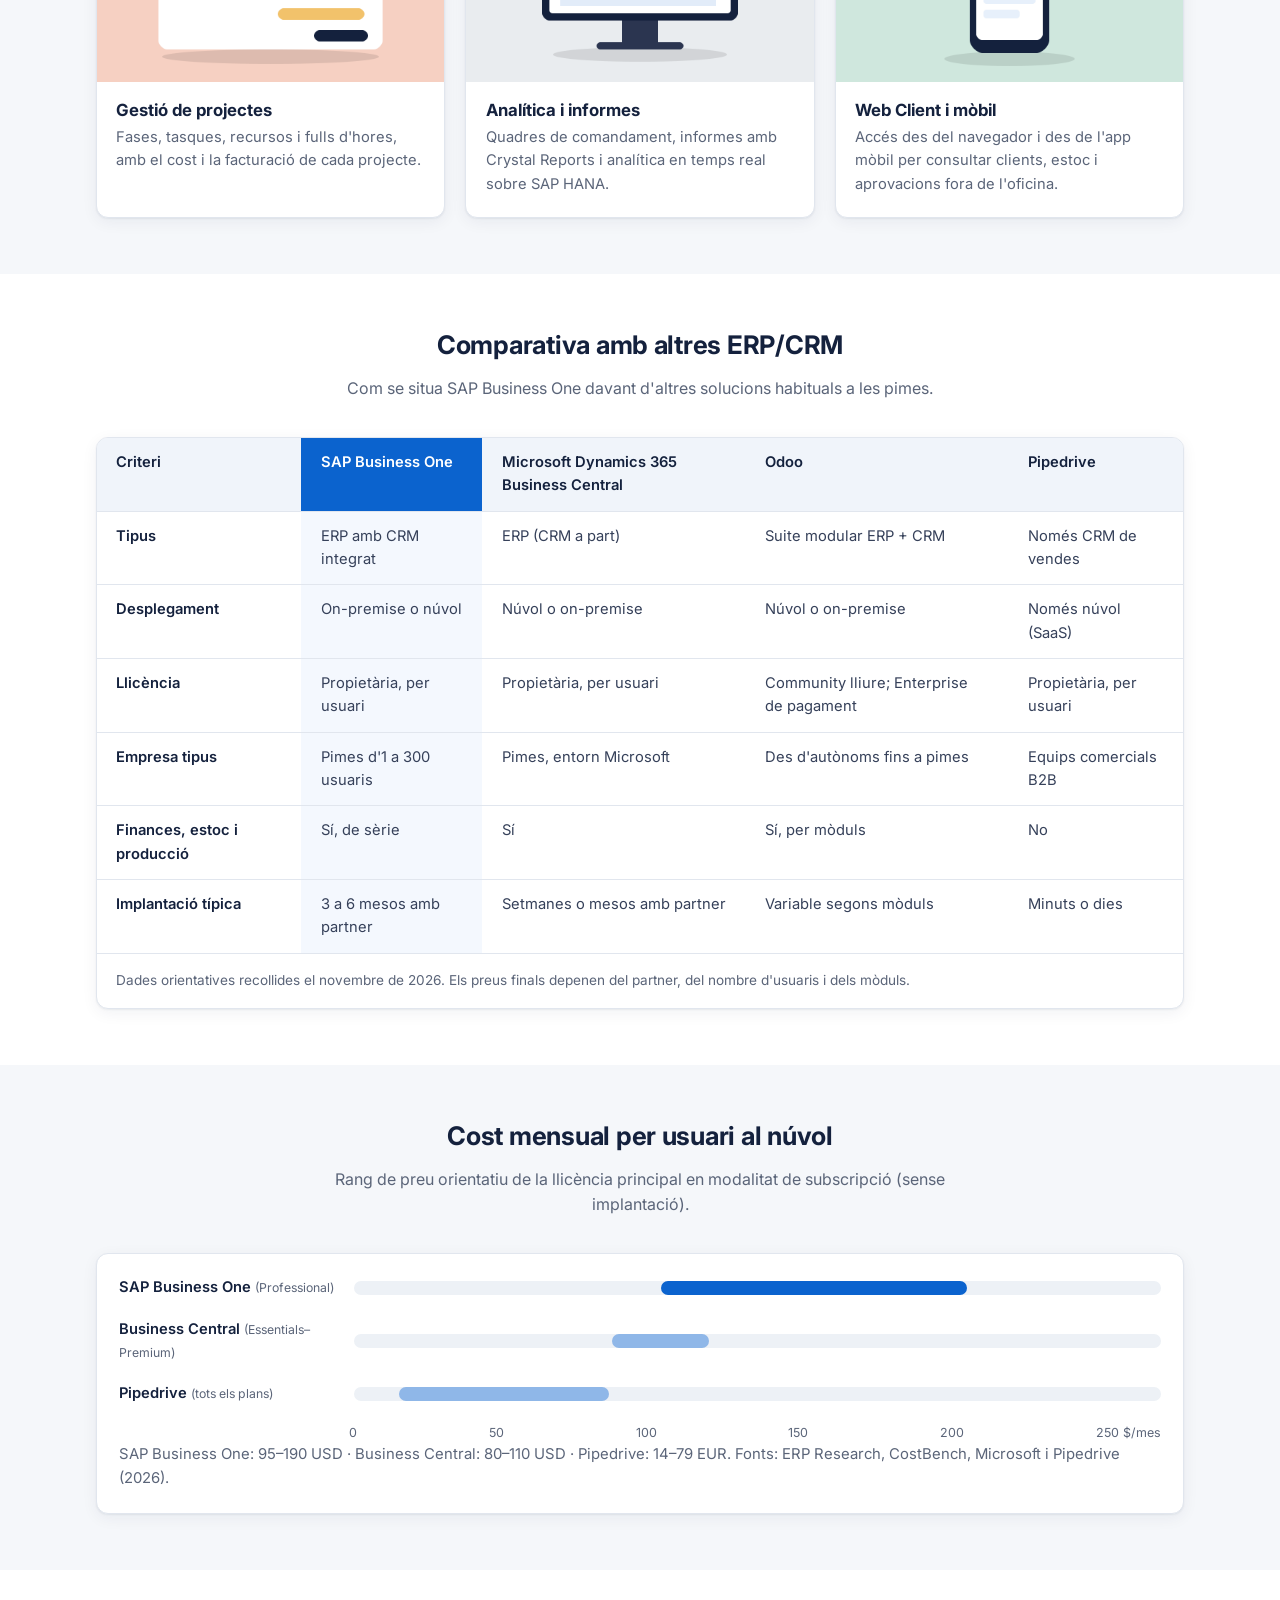
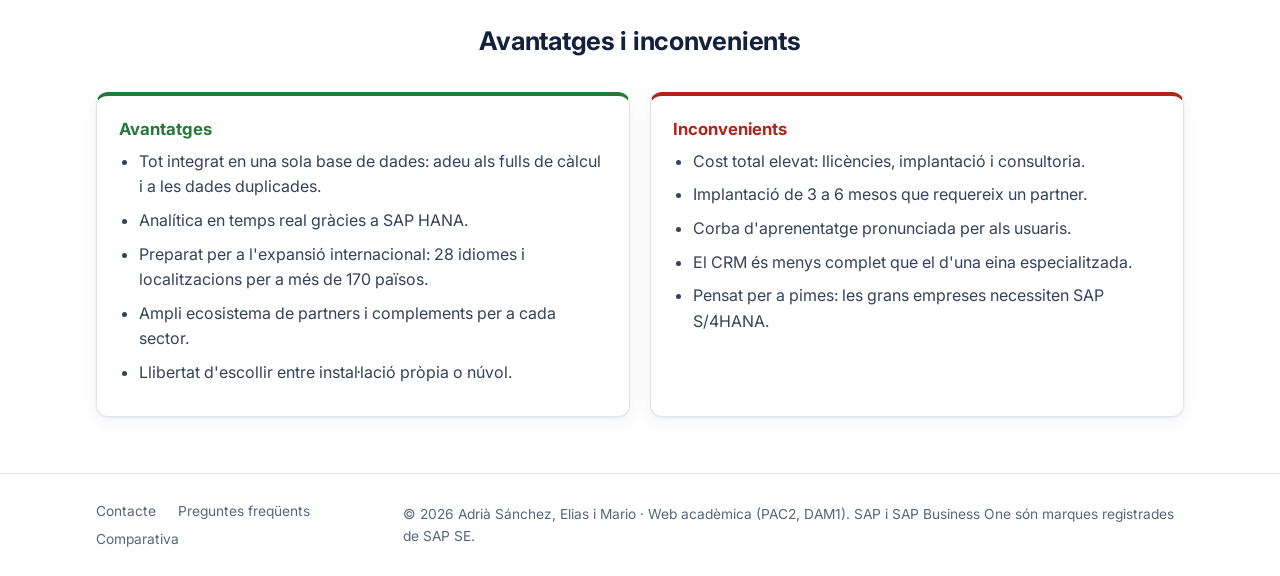
==== commit b266cd29: "Afegeix els membres del grup: Adrià, Elias i Mario" ====
--- a/html/features.html
+++ b/html/features.html
@@ -295,7 +295,7 @@
         <li><a href="pricing.html#faq">Preguntes freqüents</a></li>
         <li><a href="features.html#comparativa">Comparativa</a></li>
       </ul>
-      <p class="footer-legal">© 2026 Adrià Sánchez · Web acadèmica (PAC2, DAM1). SAP i SAP Business One són marques registrades de SAP SE.</p>
+      <p class="footer-legal">© 2026 Adrià Sánchez, Elias i Mario · Web acadèmica (PAC2, DAM1). SAP i SAP Business One són marques registrades de SAP SE.</p>
     </div>
   </footer>
 </body>
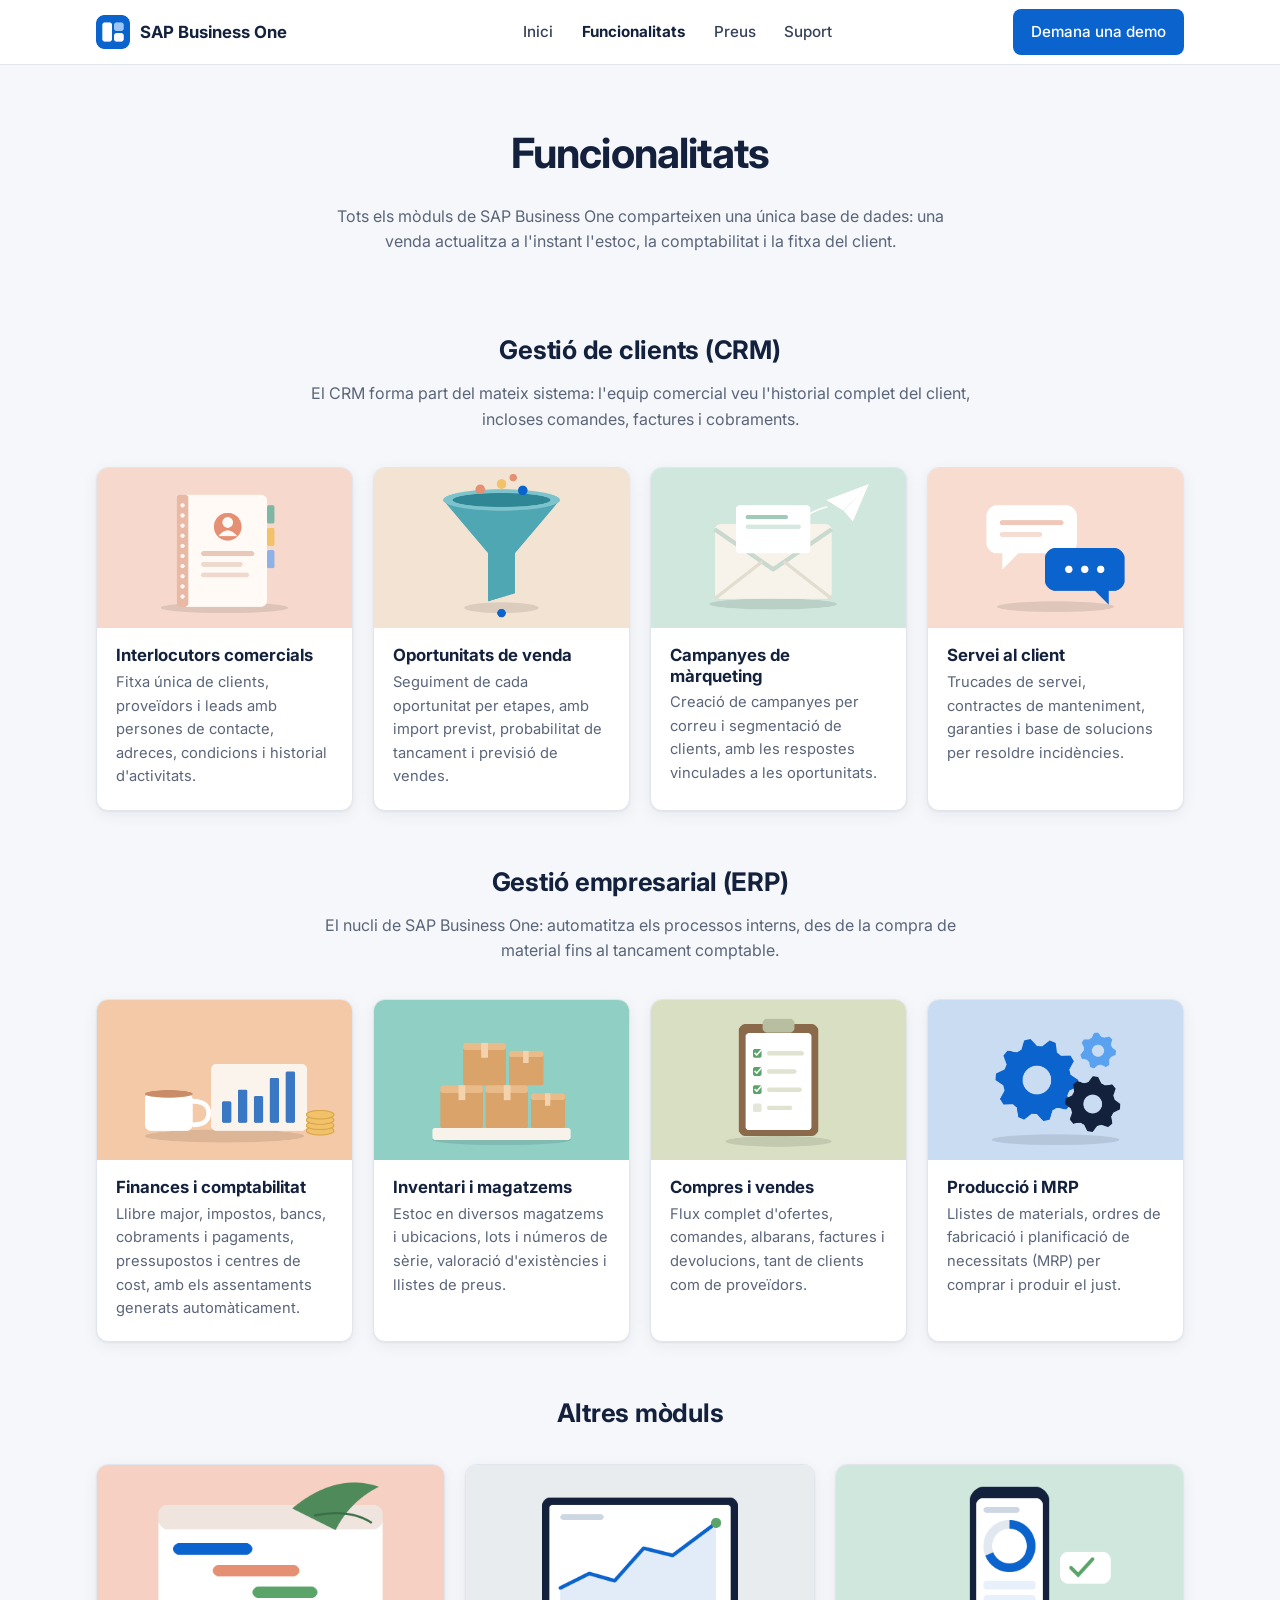
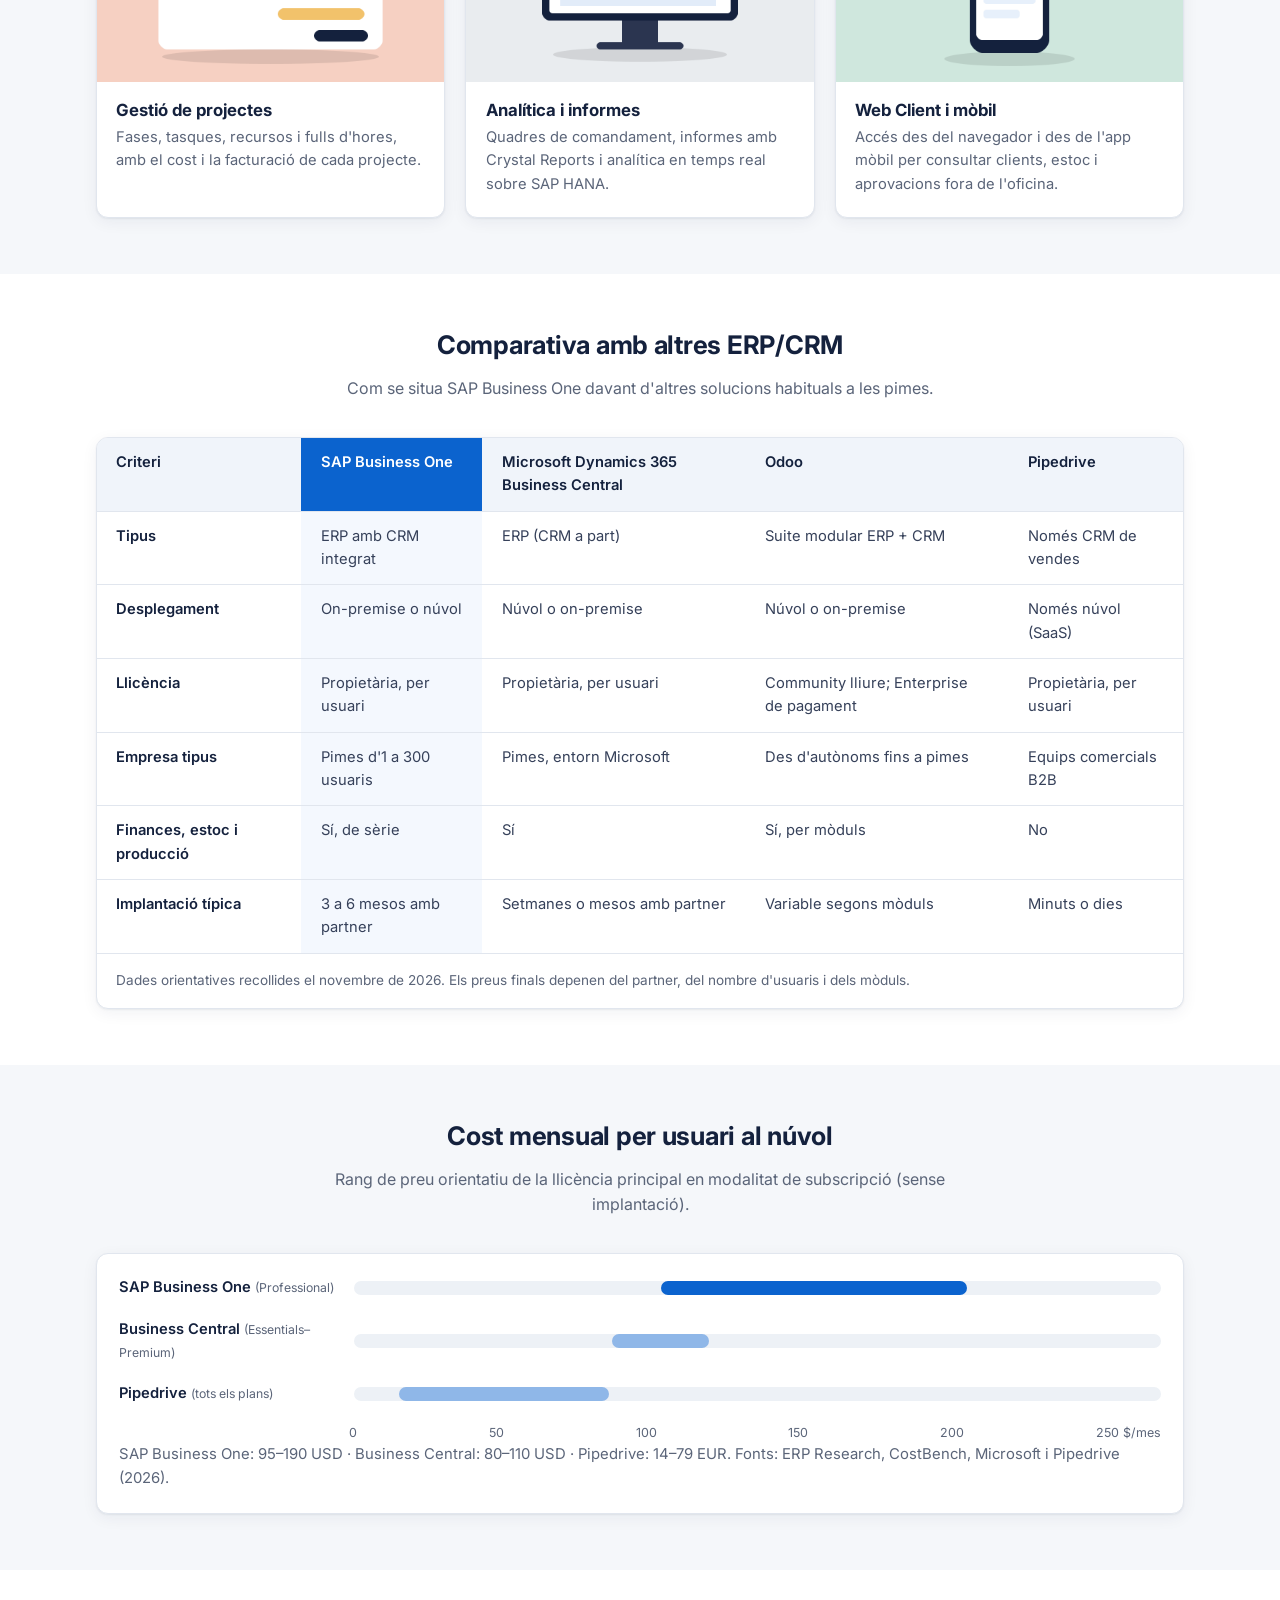
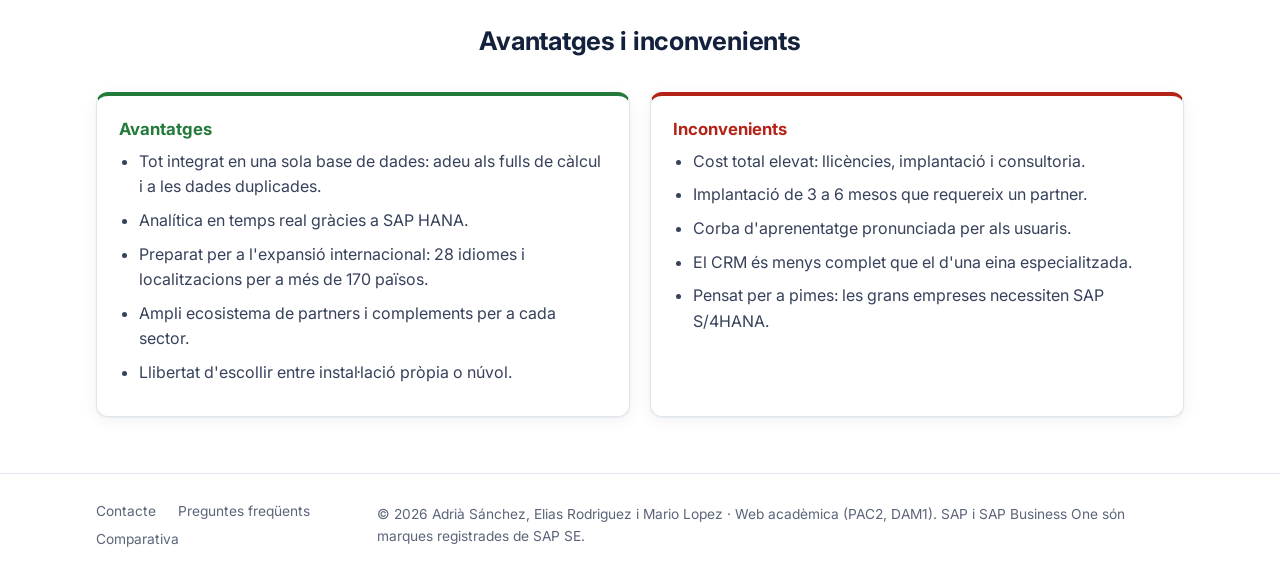
==== commit b3d2a9a3: "Afegeix els cognoms dels membres del grup" ====
--- a/html/features.html
+++ b/html/features.html
@@ -295,7 +295,7 @@
         <li><a href="pricing.html#faq">Preguntes freqüents</a></li>
         <li><a href="features.html#comparativa">Comparativa</a></li>
       </ul>
-      <p class="footer-legal">© 2026 Adrià Sánchez, Elias i Mario · Web acadèmica (PAC2, DAM1). SAP i SAP Business One són marques registrades de SAP SE.</p>
+      <p class="footer-legal">© 2026 Adrià Sánchez, Elias Rodriguez i Mario Lopez · Web acadèmica (PAC2, DAM1). SAP i SAP Business One són marques registrades de SAP SE.</p>
     </div>
   </footer>
 </body>
